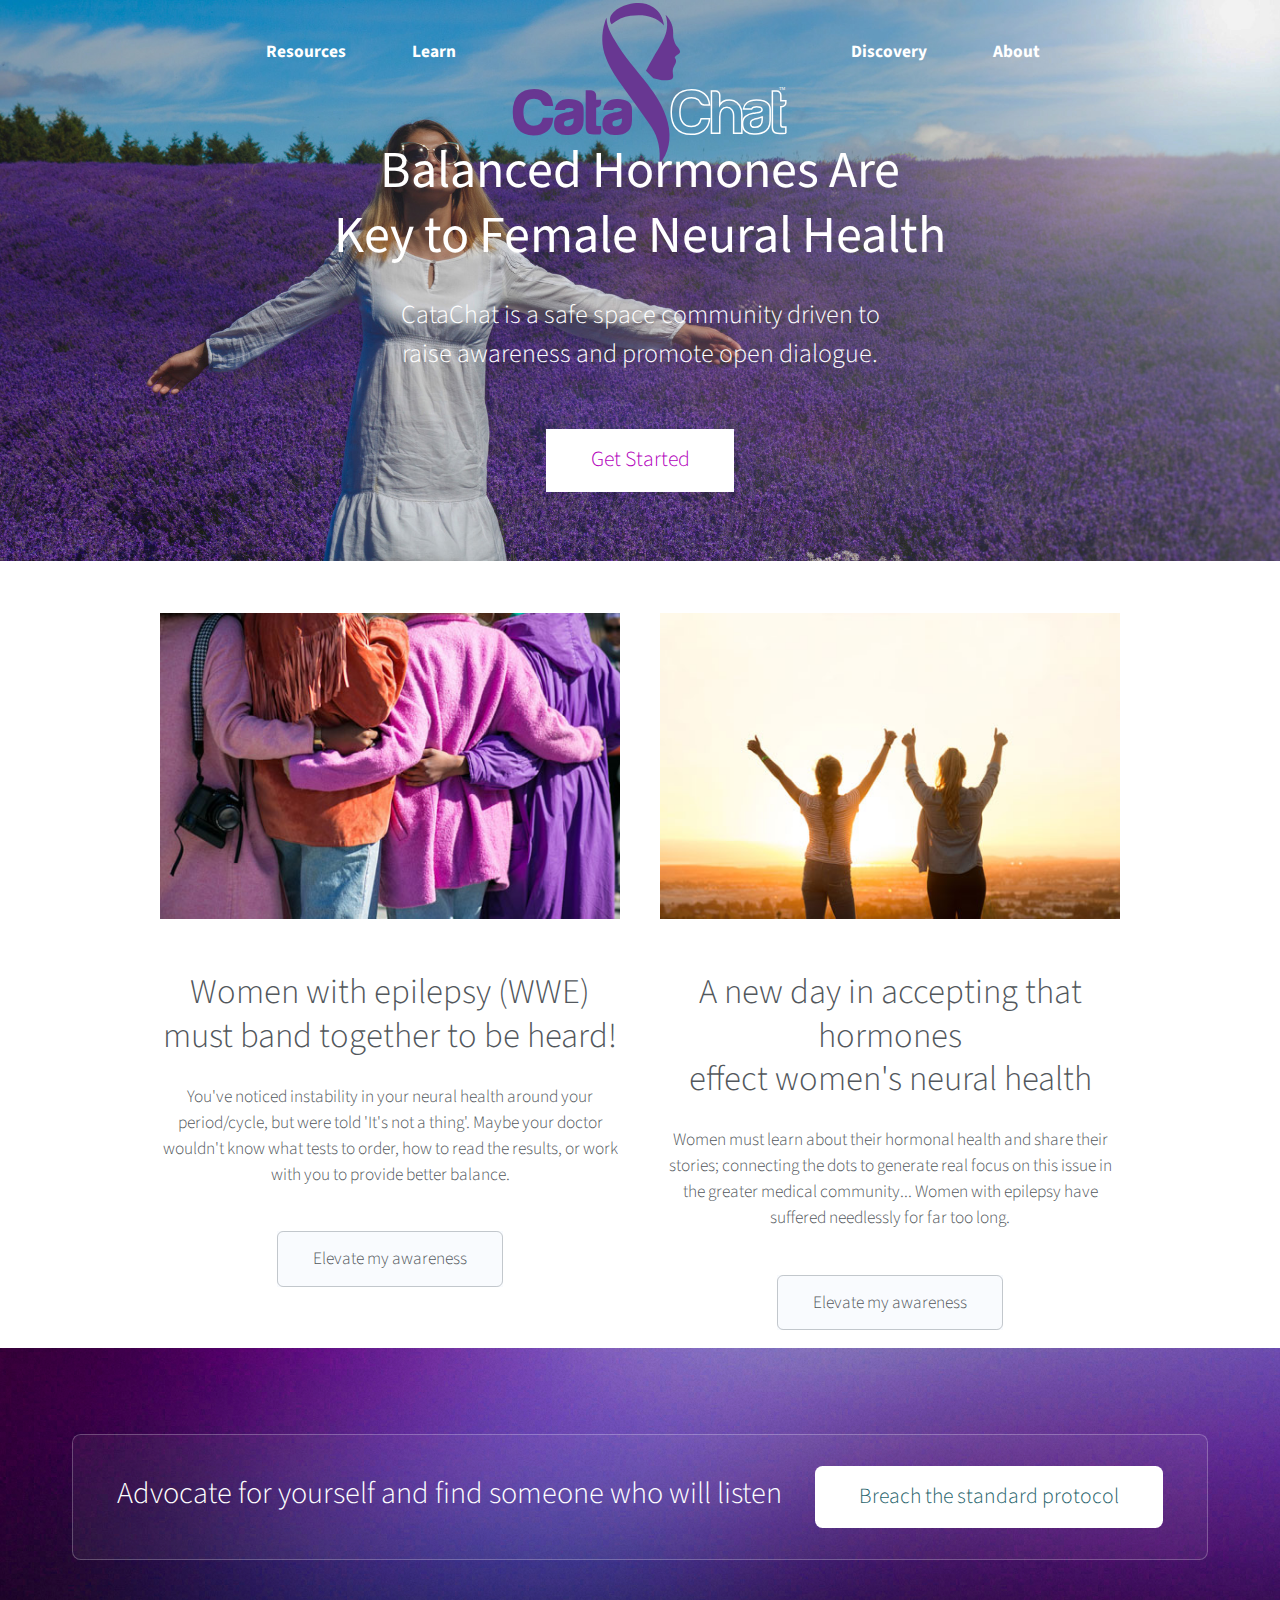
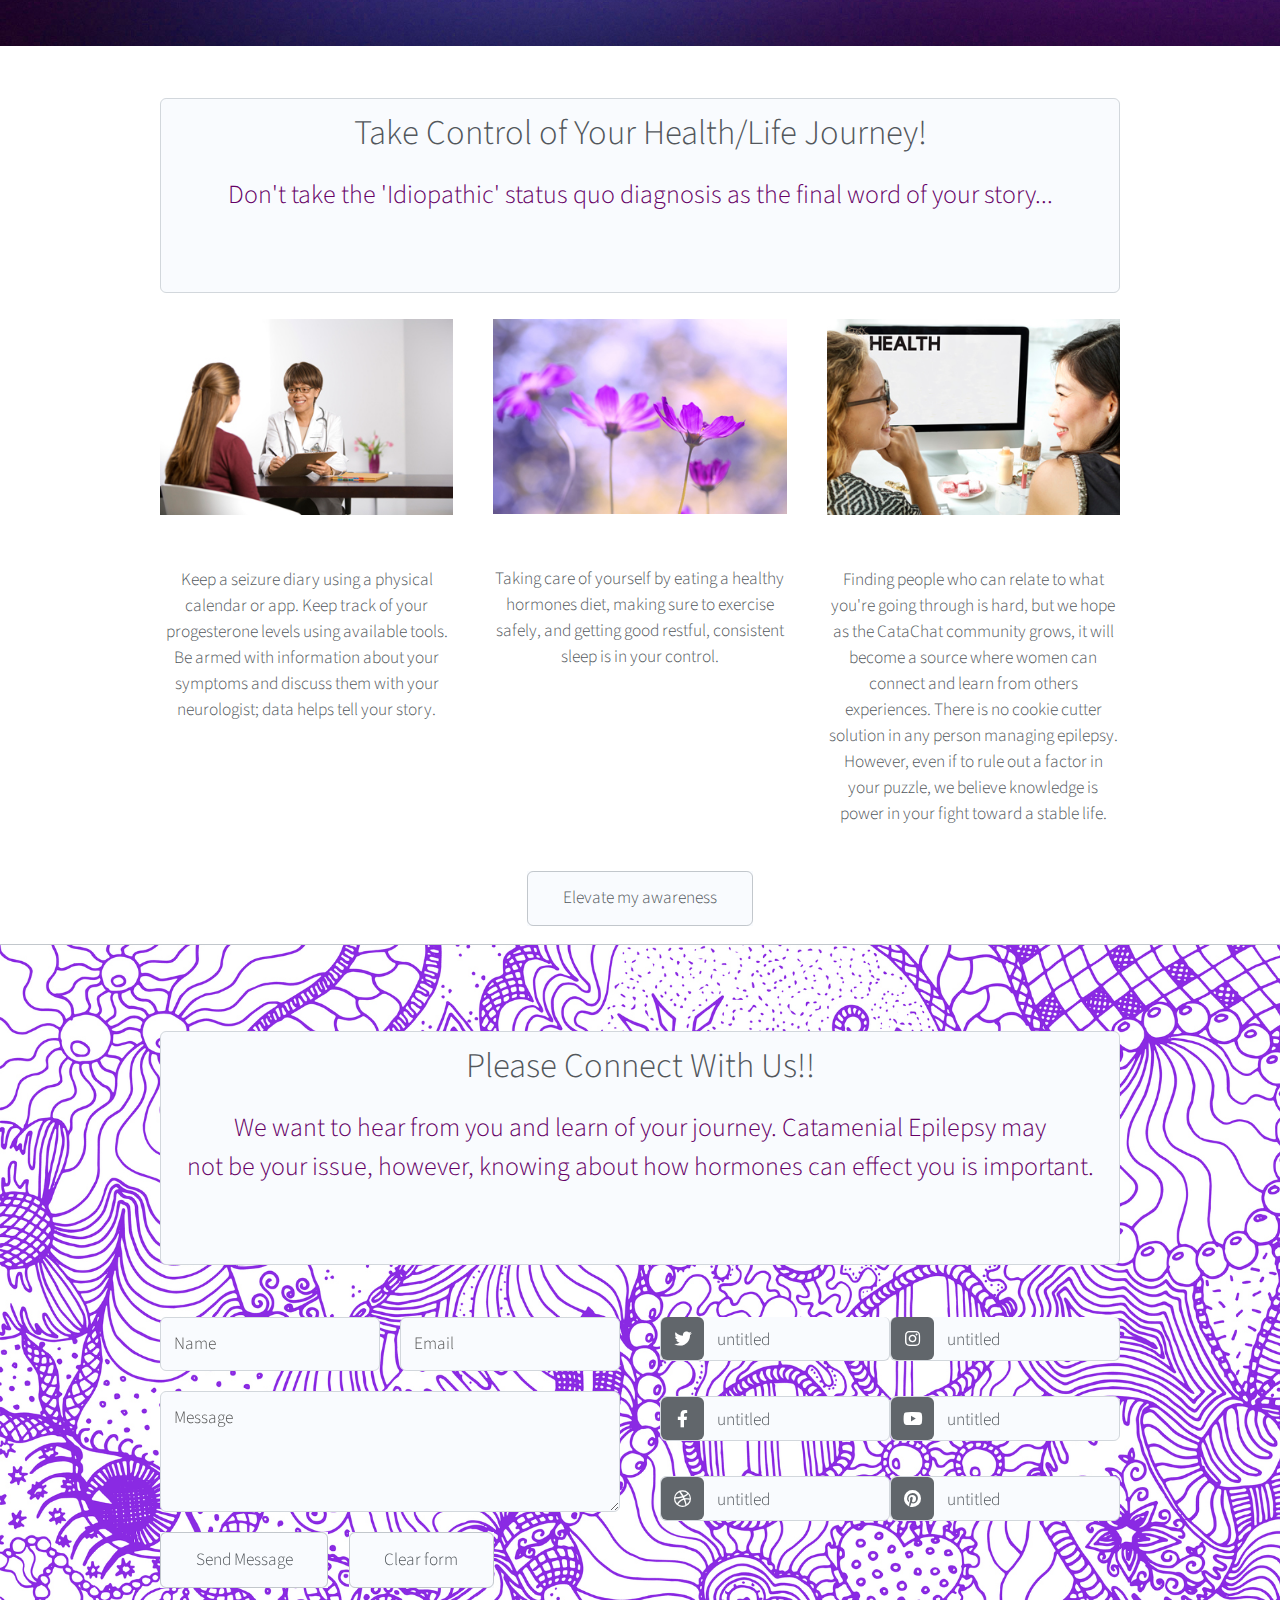
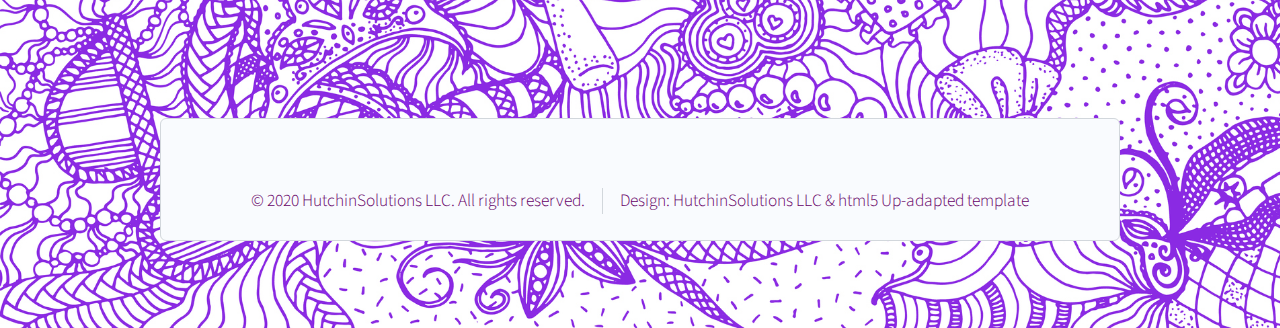
==== index.html @ d51ae85f "Commit w/home pg close to final, learn pg adjusted" ====
<!DOCTYPE HTML>
<!--
	Telephasic by HTML5 UP
	html5up.net | @ajlkn
	Free for personal and commercial use under the CCA 3.0 license (html5up.net/license)
-->
<html>
	<head>
		<title>catachat-adapted-template</title>
		<meta charset="utf-8" />
		<meta name="viewport" content="width=device-width, initial-scale=1, user-scalable=no" />
		<link rel="stylesheet" href="assets/css/main.css" />
	</head>
	<body class="homepage is-preload">
		<div id="page-wrapper">

			<!-- Header -->
				<div id="header-wrapper">
					<div id="header" class="container">

						<!-- Logo -->
							<div id="logo"><!--not need?<a href="#" class="logo">--><img src="images/CataChat Final_wharabara_mag-purp-blend-mix-wh-oline.svg" alt="catachat purple and white logo"/></a>
							</div>

						<!-- Nav -->
							<nav id="nav">
								<ul>
									<li>
										<a href="#">Resources</a>
										<ul>
											<li><a href="http://www.epilepsybirthcontrolregistry.com/" target="_blank" alt="Take survey, learn about birth control and epilepsy">Epilepsy Birth Control Registry</a></li>
											<li><a href="#">Event Tracking</a></li>
											<li><a href="#">Cycle Tracking</a></li>
											<li>
												<a href="#">To Check Out</a>
												<ul>
													<li><a href="https://www.proovtest.com/" target="_blank" alt="Fertility info site and home progesterone test">MFB Fertility/ProovTest</a></li>
													<li><a href="https://www.shesyncs.com/" target="_blank" alt="PCOS information site">She Syncs/PCOS Info</a></li>
													<li><a href="https://www.plattwellness.com/" target="_blank" alt="Hormonal wellness information and services">Platt Wellness</a></li>
													<li><a href="https:/www.drsarubala.com/" target="_blank" alt="Naturopathic Doctor specializing in women's health and pediatrics">Dr. Saru Bala</a></li>
												</ul>
											</li>
											<li><a href="#">Books</a></li>
										</ul>
									</li>
									<li><a href="left-sidebar.html">Learn</a></li>
									<li class="break"><a href="right-sidebar.html">Discovery</a></li>
									<li><a href="no-sidebar.html">About</a></li>
								</ul>
							</nav>

					</div>

					<!-- Hero -->
						<section id="hero" class="container">
							<header>
								<h2>Balanced Hormones Are
								<br />
								Key to Female Neural Health</h2>
							</header>
							<p>CataChat is a safe space community driven to 
							<br />
							raise awareness and promote open dialogue.
							</p>
							<ul class="actions">
								<li><a href="#" class="button">Get Started</a></li>
							</ul>
						</section>

				</div>

			<!-- Features 1 -->
				<div class="wrapper">
					<div class="container">
						<div class="row">
							<section class="col-6 col-12-narrower feature">
								<div class="image-wrapper first">
									<a href="#" class="image featured first"><img src="images/4women-arms-entwined-backview-fw.jpg" alt="Four Women with arms locked" /></a>
								</div>
								<header>
									<h2>Women with epilepsy (WWE)<br />
									must band together to be heard!</h2>
								</header>
								<p>You've noticed instability in your neural health around your period/cycle, but
								were told 'It's not a thing'. Maybe your doctor wouldn't know what tests to order, 
								how to read the results, or work with you to provide better balance. 
								 </p>
								<ul class="actions">
									<li><a href="#" class="button">Elevate my awareness</a></li>
								</ul>
							</section>
							<section class="col-6 col-12-narrower feature">
								<div class="image-wrapper">
									<a href="#" class="image featured"><img src="images/2women-arms-raised-sunrise-fw.jpg" alt="Two women with arms raised toward beautiful sunrise" /></a>
								</div>
								<header>
									<h2>A new day in accepting that hormones<br />
									effect women's neural health</h2>
								</header>
								<p>Women must learn about their hormonal health and share their stories;
								 connecting the dots to generate real focus on this issue in the greater
								medical community... Women with epilepsy have suffered needlessly for far too long.
								</p>
								<ul class="actions">
									<li><a href="#" class="button">Elevate my awareness</a></li>
								</ul>
							</section>
						</div>
					</div>
				</div>

			<!-- Promo -->
				<div id="promo-wrapper">
					<section id="promo">
						<h2>Advocate for yourself and find someone who will listen</h2>
						<a href="#" class="button">Breach the standard protocol</a>
					</section>
				</div>

			<!-- Features 2 -->
				<div class="wrapper">
					<section class="container">
						<header class="major">
							<h2>Take Control of Your Health/Life Journey!</h2>
							<p>Don't take the 'Idiopathic' status quo diagnosis as the final word of your story...</p>
						</header>
						<div class="row features">
							<section class="col-4 col-12-narrower feature">
								<div class="image-wrapper first">
									<a href="#" class="image featured"><img src="images/doctor1-fw.jpg" alt="Woman doctor talking with woman" /></a>
								</div>
								<p>Keep a seizure diary using a physical calendar or app. Keep track of your progesterone levels using available tools. Be
								armed with information about your symptoms and discuss them with your neurologist; data helps tell your story.</p>
							</section>
							<section class="col-4 col-12-narrower feature">
								<div class="image-wrapper">
									<a href="#" class="image featured"><img src="images/flower1-fw.jpg" alt="Pretty purple flowers" /></a>
								</div>
								<p>Taking care of yourself by eating a healthy hormones diet, making sure to exercise safely, and getting 
								good restful, consistent sleep is in your control.</p>
							</section>
							<section class="col-4 col-12-narrower feature">
								<div class="image-wrapper">
									<a href="#" class="image featured"><img src="images/wchatmonitor-fw.jpg" alt="Two women talking in front of computer monitor" /></a>
								</div>
								<p>Finding people who can relate to what you're going through is hard, but we hope as the CataChat community grows, it will become
								a source where women can connect and learn from others experiences. There is no cookie cutter solution in any person managing epilepsy.
								However, even if to rule out a factor in your puzzle, we believe knowledge is power in your fight toward a stable life.</p>
							</section>
						</div>
						<ul class="actions major">
							<li><a href="#" class="button">Elevate my awareness</a></li>
						</ul>
					</section>
				</div>

			<!-- Footer -->
				<div id="footer-wrapper">
					<div id="footer" class="container">
						<header class="major">
							<h2>Please Connect With Us!!</h2>
							<p>We want to hear from you and learn of your journey. Catamenial Epilepsy may<br />
							not be your issue, however, knowing about how hormones can effect you is important.</p>
						</header>
						<div class="row">
							<section class="col-6 col-12-narrower">
								<form method="post" action="#">
									<div class="row gtr-50">
										<div class="col-6 col-12-mobile">
											<input name="name" placeholder="Name" type="text" />
										</div>
										<div class="col-6 col-12-mobile">
											<input name="email" placeholder="Email" type="text" />
										</div>
										<div class="col-12">
											<textarea name="message" placeholder="Message"></textarea>
										</div>
										<div class="col-12">
											<ul class="actions">
												<li><input type="submit" value="Send Message" /></li>
												<li><input type="reset" value="Clear form" /></li>
											</ul>
										</div>
									</div>
								</form>
							</section>
							<section class="col-6 col-12-narrower">
								<div class="row gtr-0">
									<ul class="divided icons col-6 col-12-mobile">
										<li class="icon brands fa-twitter"><a href="#"><span class="extra">twitter.com/</span>untitled</a></li>
										<li class="icon brands fa-facebook-f"><a href="#"><span class="extra">facebook.com/</span>untitled</a></li>
										<li class="icon brands fa-dribbble"><a href="#"><span class="extra">dribbble.com/</span>untitled</a></li>
									</ul>
									<ul class="divided icons col-6 col-12-mobile">
										<li class="icon brands fa-instagram"><a href="#"><span class="extra">instagram.com/</span>untitled</a></li>
										<li class="icon brands fa-youtube"><a href="#"><span class="extra">youtube.com/</span>untitled</a></li>
										<li class="icon brands fa-pinterest"><a href="#"><span class="extra">pinterest.com/</span>untitled</a></li>
									</ul>
								</div>
							</section>
						</div>
					</div>
					<div id="copyright" class="container">
						<ul class="menu">
							<li>&copy; 2020 HutchinSolutions LLC. All rights reserved.</li><li>Design: <a href="http://html5up.net">HutchinSolutions LLC & html5 Up-adapted template</a></li>
						</ul>
					</div>
				</div>

		</div>

		<!-- Scripts -->
			<script src="assets/js/jquery.min.js"></script>
			<script src="assets/js/jquery.dropotron.min.js"></script>
			<script src="assets/js/browser.min.js"></script>
			<script src="assets/js/breakpoints.min.js"></script>
			<script src="assets/js/util.js"></script>
			<script src="assets/js/main.js"></script>

	</body>
</html>
---- assets/css/main.css ----
@import url("fontawesome-all.min.css");
@import url("https://fonts.googleapis.com/css?family=Source+Sans+Pro:300,300italic,400,400italic,600");

/*
	Telephasic by HTML5 UP
	html5up.net | @ajlkn
	Free for personal and commercial use under the CCA 3.0 license (html5up.net/license)
*/

html, body, div, span, applet, object,
iframe, h1, h2, h3, h4, h5, h6, p, blockquote,
pre, a, abbr, acronym, address, big, cite,
code, del, dfn, em, img, ins, kbd, q, s, samp,
small, strike, strong, sub, sup, tt, var, b,
u, i, center, dl, dt, dd, ol, ul, li, fieldset,
form, label, legend, table, caption, tbody,
tfoot, thead, tr, th, td, article, aside,
canvas, details, embed, figure, figcaption,
footer, header, hgroup, menu, nav, output, ruby,
section, summary, time, mark, audio, video {
	margin: 0;
	padding: 0;
	border: 0;
	font-size: 100%;
	font-weight: bolder;
	font: inherit;
	vertical-align: baseline;}

article, aside, details, figcaption, figure,
footer, header, hgroup, menu, nav, section {
	display: block;}

body {
	line-height: 1;
}

ol, ul {
	list-style: none;
}

blockquote, q {
	quotes: none;
}

	blockquote:before, blockquote:after, q:before, q:after {
		content: '';
		content: none;
	}

table {
	border-collapse: collapse;
	border-spacing: 0;
}

body {
	-webkit-text-size-adjust: none;
}

mark {
	background-color: transparent;
	color: inherit;
}

input::-moz-focus-inner {
	border: 0;
	padding: 0;
}

input, select, textarea {
	-moz-appearance: none;
	-webkit-appearance: none;
	-ms-appearance: none;
	appearance: none;
}

/* Basic */

	@-ms-viewport {
		width: device-width;
	}

	html {
		box-sizing: border-box;
	}

	*, *:before, *:after {
		box-sizing: inherit;
	}

	body {
		background: #f5f7fa;
		font-family: 'Source Sans Pro', sans-serif;
		font-weight: 300;
		color: #52575c;
		line-height: 1.75em;
		font-size: 14pt;
	}

		body.is-preload *, body.is-preload *:before, body.is-preload *:after {
			-moz-animation: none !important;
			-webkit-animation: none !important;
			-ms-animation: none !important;
			animation: none !important;
			-moz-transition: none !important;
			-webkit-transition: none !important;
			-ms-transition: none !important;
			transition: none !important;
		}

	input, textarea, select {
		font-family: 'Source Sans Pro', sans-serif;
		font-weight: 300;
		color: #52575c;
		line-height: 1.75em;
		font-size: 15pt;
	}

	h1, h2, h3, h4, h5, h6 {
		font-weight: 300;
		color: #52575c;
	}

	h1 a, h2 a, h3 a, h4 a, h5 a, h6 a {
		color: inherit;
		text-decoration: none;
	}

	h2 {
		font-size: 2em;
		line-height: 1.25em;
	}

	h3 {
		font-size: 1.5em;
		line-height: 1.5em;
	}

	a {
		-moz-transition: color 0.25s ease-in-out, border-color 0.25s ease-in-out, background-color 0.25s ease-in-out;
		-webkit-transition: color 0.25s ease-in-out, border-color 0.25s ease-in-out, background-color 0.25s ease-in-out;
		-ms-transition: color 0.25s ease-in-out, border-color 0.25s ease-in-out, background-color 0.25s ease-in-out;
		transition: color 0.25s ease-in-out, border-color 0.25s ease-in-out, background-color 0.25s ease-in-out;
		color: inherit;
		text-decoration: none;
		/*
		border-bottom: dotted 1px #62676c;
		*/
	}

		a:hover {
			color: #660066;
			border-bottom-color: rgba(255, 255, 255, 0);
		}

	strong, b {
		font-weight: 400;
		color: #42474c;
	}

	em, i {
		font-style: italic;
	}

	sub {
		position: relative;
		top: 0.5em;
		font-size: 0.8em;
	}

	sup {
		position: relative;
		top: -0.5em;
		font-size: 0.8em;
	}

	hr {
		border: 0;
		border-top: solid 1px #c2c7cc;
	}

	blockquote {
		border-left: solid 0.5em #c2c7cc;
		padding: 1em 0 1em 2em;
		font-style: italic;
	}

	p, ul, ol, dl, table {
		margin-bottom: 1.5em;
	}

	br.clear {
		clear: both;
	}

	.features {
		margin-bottom: 1.5em;
	}

	.feature {
		text-align: center;
	}

/* Sections/Article */

	section, article {
		margin-bottom: 3em;
	}

	section > :last-child,
	article > :last-child,
	section:last-child,
	article:last-child {
		margin-bottom: 0;
	}

	.row > section, .row > article {
		margin-bottom: 0;
	}

	header {
		margin-bottom: 1.5em;
	}

		header > p {
			display: block;
			color: #660066;
			padding: 0.75em 0 1em 0;
			font-size: 1.5em;
			line-height: 1.5em;
		}

		header.major {
			text-align: center;
			background: #f9fbfe;
			border: solid 1px #d2d7dc;
			border-radius: 0.35em;
			width: 100%;
			padding: 0.75em;
		}

/* Container */

	.container {
		margin: 0 auto;
		max-width: 100%;
		width: 1200px;
	}

		@media screen and (max-width: 1280px) {

			.container {
				width: 960px;
			}

		}

		@media screen and (max-width: 1080px) {

			.container {
				width: 100%;
			}

		}

		@media screen and (max-width: 820px) {

			.container {
				width: 100%;
			}

		}

		@media screen and (max-width: 736px) {

			.container {
				width: 100%;
			}

		}

		@media screen and (max-width: 480px) {

			.container {
				width: 100%;
			}

		}

/* Row */

	.row {
		display: flex;
		flex-wrap: wrap;
		box-sizing: border-box;
		align-items: stretch;
	}

		.row > * {
			box-sizing: border-box;
		}

		.row.gtr-uniform > * > :last-child {
			margin-bottom: 0;
		}

		.row.aln-left {
			justify-content: flex-start;
		}

		.row.aln-center {
			justify-content: center;
		}

		.row.aln-right {
			justify-content: flex-end;
		}

		.row.aln-top {
			align-items: flex-start;
		}

		.row.aln-middle {
			align-items: center;
		}

		.row.aln-bottom {
			align-items: flex-end;
		}

		.row > .imp {
			order: -1;
		}

		.row > .col-1 {
			width: 8.33333%;
		}

		.row > .off-1 {
			margin-left: 8.33333%;
		}

		.row > .col-2 {
			width: 16.66667%;
		}

		.row > .off-2 {
			margin-left: 16.66667%;
		}

		.row > .col-3 {
			width: 25%;
		}

		.row > .off-3 {
			margin-left: 25%;
		}

		.row > .col-4 {
			width: 33.33333%;
		}

		.row > .off-4 {
			margin-left: 33.33333%;
		}

		.row > .col-5 {
			width: 41.66667%;
		}

		.row > .off-5 {
			margin-left: 41.66667%;
		}

		.row > .col-6 {
			width: 50%;
		}

		.row > .off-6 {
			margin-left: 50%;
		}

		.row > .col-7 {
			width: 58.33333%;
		}

		.row > .off-7 {
			margin-left: 58.33333%;
		}

		.row > .col-8 {
			width: 66.66667%;
		}

		.row > .off-8 {
			margin-left: 66.66667%;
		}

		.row > .col-9 {
			width: 75%;
		}

		.row > .off-9 {
			margin-left: 75%;
		}

		.row > .col-10 {
			width: 83.33333%;
		}

		.row > .off-10 {
			margin-left: 83.33333%;
		}

		.row > .col-11 {
			width: 91.66667%;
		}

		.row > .off-11 {
			margin-left: 91.66667%;
		}

		.row > .col-12 {
			width: 100%;
		}

		.row > .off-12 {
			margin-left: 100%;
		}

		.row.gtr-0 {
			margin-top: 0px;
			margin-left: 0px;
		}

			.row.gtr-0 > * {
				padding: 0px 0 0 0px;
			}

			.row.gtr-0.gtr-uniform {
				margin-top: 0px;
			}

				.row.gtr-0.gtr-uniform > * {
					padding-top: 0px;
				}

		.row.gtr-25 {
			margin-top: -12.5px;
			margin-left: -12.5px;
		}

			.row.gtr-25 > * {
				padding: 12.5px 0 0 12.5px;
			}

			.row.gtr-25.gtr-uniform {
				margin-top: -12.5px;
			}

				.row.gtr-25.gtr-uniform > * {
					padding-top: 12.5px;
				}

		.row.gtr-50 {
			margin-top: -25px;
			margin-left: -25px;
		}

			.row.gtr-50 > * {
				padding: 25px 0 0 25px;
			}

			.row.gtr-50.gtr-uniform {
				margin-top: -25px;
			}

				.row.gtr-50.gtr-uniform > * {
					padding-top: 25px;
				}

		.row {
			margin-top: -50px;
			margin-left: -50px;
		}

			.row > * {
				padding: 50px 0 0 50px;
			}

			.row.gtr-uniform {
				margin-top: -50px;
			}

				.row.gtr-uniform > * {
					padding-top: 50px;
				}

		.row.gtr-150 {
			margin-top: -75px;
			margin-left: -75px;
		}

			.row.gtr-150 > * {
				padding: 75px 0 0 75px;
			}

			.row.gtr-150.gtr-uniform {
				margin-top: -75px;
			}

				.row.gtr-150.gtr-uniform > * {
					padding-top: 75px;
				}

		.row.gtr-200 {
			margin-top: -100px;
			margin-left: -100px;
		}

			.row.gtr-200 > * {
				padding: 100px 0 0 100px;
			}

			.row.gtr-200.gtr-uniform {
				margin-top: -100px;
			}

				.row.gtr-200.gtr-uniform > * {
					padding-top: 100px;
				}

		@media screen and (max-width: 1280px) {

			.row {
				display: flex;
				flex-wrap: wrap;
				box-sizing: border-box;
				align-items: stretch;
			}

				.row > * {
					box-sizing: border-box;
				}

				.row.gtr-uniform > * > :last-child {
					margin-bottom: 0;
				}

				.row.aln-left {
					justify-content: flex-start;
				}

				.row.aln-center {
					justify-content: center;
				}

				.row.aln-right {
					justify-content: flex-end;
				}

				.row.aln-top {
					align-items: flex-start;
				}

				.row.aln-middle {
					align-items: center;
				}

				.row.aln-bottom {
					align-items: flex-end;
				}

				.row > .imp-normal {
					order: -1;
				}

				.row > .col-1-normal {
					width: 8.33333%;
				}

				.row > .off-1-normal {
					margin-left: 8.33333%;
				}

				.row > .col-2-normal {
					width: 16.66667%;
				}

				.row > .off-2-normal {
					margin-left: 16.66667%;
				}

				.row > .col-3-normal {
					width: 25%;
				}

				.row > .off-3-normal {
					margin-left: 25%;
				}

				.row > .col-4-normal {
					width: 33.33333%;
				}

				.row > .off-4-normal {
					margin-left: 33.33333%;
				}

				.row > .col-5-normal {
					width: 41.66667%;
				}

				.row > .off-5-normal {
					margin-left: 41.66667%;
				}

				.row > .col-6-normal {
					width: 50%;
				}

				.row > .off-6-normal {
					margin-left: 50%;
				}

				.row > .col-7-normal {
					width: 58.33333%;
				}

				.row > .off-7-normal {
					margin-left: 58.33333%;
				}

				.row > .col-8-normal {
					width: 66.66667%;
				}

				.row > .off-8-normal {
					margin-left: 66.66667%;
				}

				.row > .col-9-normal {
					width: 75%;
				}

				.row > .off-9-normal {
					margin-left: 75%;
				}

				.row > .col-10-normal {
					width: 83.33333%;
				}

				.row > .off-10-normal {
					margin-left: 83.33333%;
				}

				.row > .col-11-normal {
					width: 91.66667%;
				}

				.row > .off-11-normal {
					margin-left: 91.66667%;
				}

				.row > .col-12-normal {
					width: 100%;
				}

				.row > .off-12-normal {
					margin-left: 100%;
				}

				.row.gtr-0 {
					margin-top: 0px;
					margin-left: 0px;
				}

					.row.gtr-0 > * {
						padding: 0px 0 0 0px;
					}

					.row.gtr-0.gtr-uniform {
						margin-top: 0px;
					}

						.row.gtr-0.gtr-uniform > * {
							padding-top: 0px;
						}

				.row.gtr-25 {
					margin-top: -10px;
					margin-left: -10px;
				}

					.row.gtr-25 > * {
						padding: 10px 0 0 10px;
					}

					.row.gtr-25.gtr-uniform {
						margin-top: -10px;
					}

						.row.gtr-25.gtr-uniform > * {
							padding-top: 10px;
						}

				.row.gtr-50 {
					margin-top: -20px;
					margin-left: -20px;
				}

					.row.gtr-50 > * {
						padding: 20px 0 0 20px;
					}

					.row.gtr-50.gtr-uniform {
						margin-top: -20px;
					}

						.row.gtr-50.gtr-uniform > * {
							padding-top: 20px;
						}

				.row {
					margin-top: -40px;
					margin-left: -40px;
				}

					.row > * {
						padding: 40px 0 0 40px;
					}

					.row.gtr-uniform {
						margin-top: -40px;
					}

						.row.gtr-uniform > * {
							padding-top: 40px;
						}

				.row.gtr-150 {
					margin-top: -60px;
					margin-left: -60px;
				}

					.row.gtr-150 > * {
						padding: 60px 0 0 60px;
					}

					.row.gtr-150.gtr-uniform {
						margin-top: -60px;
					}

						.row.gtr-150.gtr-uniform > * {
							padding-top: 60px;
						}

				.row.gtr-200 {
					margin-top: -80px;
					margin-left: -80px;
				}

					.row.gtr-200 > * {
						padding: 80px 0 0 80px;
					}

					.row.gtr-200.gtr-uniform {
						margin-top: -80px;
					}

						.row.gtr-200.gtr-uniform > * {
							padding-top: 80px;
						}

		}

		@media screen and (max-width: 1080px) {

			.row {
				display: flex;
				flex-wrap: wrap;
				box-sizing: border-box;
				align-items: stretch;
			}

				.row > * {
					box-sizing: border-box;
				}

				.row.gtr-uniform > * > :last-child {
					margin-bottom: 0;
				}

				.row.aln-left {
					justify-content: flex-start;
				}

				.row.aln-center {
					justify-content: center;
				}

				.row.aln-right {
					justify-content: flex-end;
				}

				.row.aln-top {
					align-items: flex-start;
				}

				.row.aln-middle {
					align-items: center;
				}

				.row.aln-bottom {
					align-items: flex-end;
				}

				.row > .imp-narrow {
					order: -1;
				}

				.row > .col-1-narrow {
					width: 8.33333%;
				}

				.row > .off-1-narrow {
					margin-left: 8.33333%;
				}

				.row > .col-2-narrow {
					width: 16.66667%;
				}

				.row > .off-2-narrow {
					margin-left: 16.66667%;
				}

				.row > .col-3-narrow {
					width: 25%;
				}

				.row > .off-3-narrow {
					margin-left: 25%;
				}

				.row > .col-4-narrow {
					width: 33.33333%;
				}

				.row > .off-4-narrow {
					margin-left: 33.33333%;
				}

				.row > .col-5-narrow {
					width: 41.66667%;
				}

				.row > .off-5-narrow {
					margin-left: 41.66667%;
				}

				.row > .col-6-narrow {
					width: 50%;
				}

				.row > .off-6-narrow {
					margin-left: 50%;
				}

				.row > .col-7-narrow {
					width: 58.33333%;
				}

				.row > .off-7-narrow {
					margin-left: 58.33333%;
				}

				.row > .col-8-narrow {
					width: 66.66667%;
				}

				.row > .off-8-narrow {
					margin-left: 66.66667%;
				}

				.row > .col-9-narrow {
					width: 75%;
				}

				.row > .off-9-narrow {
					margin-left: 75%;
				}

				.row > .col-10-narrow {
					width: 83.33333%;
				}

				.row > .off-10-narrow {
					margin-left: 83.33333%;
				}

				.row > .col-11-narrow {
					width: 91.66667%;
				}

				.row > .off-11-narrow {
					margin-left: 91.66667%;
				}

				.row > .col-12-narrow {
					width: 100%;
				}

				.row > .off-12-narrow {
					margin-left: 100%;
				}

				.row.gtr-0 {
					margin-top: 0px;
					margin-left: 0px;
				}

					.row.gtr-0 > * {
						padding: 0px 0 0 0px;
					}

					.row.gtr-0.gtr-uniform {
						margin-top: 0px;
					}

						.row.gtr-0.gtr-uniform > * {
							padding-top: 0px;
						}

				.row.gtr-25 {
					margin-top: -10px;
					margin-left: -10px;
				}

					.row.gtr-25 > * {
						padding: 10px 0 0 10px;
					}

					.row.gtr-25.gtr-uniform {
						margin-top: -10px;
					}

						.row.gtr-25.gtr-uniform > * {
							padding-top: 10px;
						}

				.row.gtr-50 {
					margin-top: -20px;
					margin-left: -20px;
				}

					.row.gtr-50 > * {
						padding: 20px 0 0 20px;
					}

					.row.gtr-50.gtr-uniform {
						margin-top: -20px;
					}

						.row.gtr-50.gtr-uniform > * {
							padding-top: 20px;
						}

				.row {
					margin-top: -40px;
					margin-left: -40px;
				}

					.row > * {
						padding: 40px 0 0 40px;
					}

					.row.gtr-uniform {
						margin-top: -40px;
					}

						.row.gtr-uniform > * {
							padding-top: 40px;
						}

				.row.gtr-150 {
					margin-top: -60px;
					margin-left: -60px;
				}

					.row.gtr-150 > * {
						padding: 60px 0 0 60px;
					}

					.row.gtr-150.gtr-uniform {
						margin-top: -60px;
					}

						.row.gtr-150.gtr-uniform > * {
							padding-top: 60px;
						}

				.row.gtr-200 {
					margin-top: -80px;
					margin-left: -80px;
				}

					.row.gtr-200 > * {
						padding: 80px 0 0 80px;
					}

					.row.gtr-200.gtr-uniform {
						margin-top: -80px;
					}

						.row.gtr-200.gtr-uniform > * {
							padding-top: 80px;
						}

		}

		@media screen and (max-width: 820px) {

			.row {
				display: flex;
				flex-wrap: wrap;
				box-sizing: border-box;
				align-items: stretch;
			}

				.row > * {
					box-sizing: border-box;
				}

				.row.gtr-uniform > * > :last-child {
					margin-bottom: 0;
				}

				.row.aln-left {
					justify-content: flex-start;
				}

				.row.aln-center {
					justify-content: center;
				}

				.row.aln-right {
					justify-content: flex-end;
				}

				.row.aln-top {
					align-items: flex-start;
				}

				.row.aln-middle {
					align-items: center;
				}

				.row.aln-bottom {
					align-items: flex-end;
				}

				.row > .imp-narrower {
					order: -1;
				}

				.row > .col-1-narrower {
					width: 8.33333%;
				}

				.row > .off-1-narrower {
					margin-left: 8.33333%;
				}

				.row > .col-2-narrower {
					width: 16.66667%;
				}

				.row > .off-2-narrower {
					margin-left: 16.66667%;
				}

				.row > .col-3-narrower {
					width: 25%;
				}

				.row > .off-3-narrower {
					margin-left: 25%;
				}

				.row > .col-4-narrower {
					width: 33.33333%;
				}

				.row > .off-4-narrower {
					margin-left: 33.33333%;
				}

				.row > .col-5-narrower {
					width: 41.66667%;
				}

				.row > .off-5-narrower {
					margin-left: 41.66667%;
				}

				.row > .col-6-narrower {
					width: 50%;
				}

				.row > .off-6-narrower {
					margin-left: 50%;
				}

				.row > .col-7-narrower {
					width: 58.33333%;
				}

				.row > .off-7-narrower {
					margin-left: 58.33333%;
				}

				.row > .col-8-narrower {
					width: 66.66667%;
				}

				.row > .off-8-narrower {
					margin-left: 66.66667%;
				}

				.row > .col-9-narrower {
					width: 75%;
				}

				.row > .off-9-narrower {
					margin-left: 75%;
				}

				.row > .col-10-narrower {
					width: 83.33333%;
				}

				.row > .off-10-narrower {
					margin-left: 83.33333%;
				}

				.row > .col-11-narrower {
					width: 91.66667%;
				}

				.row > .off-11-narrower {
					margin-left: 91.66667%;
				}

				.row > .col-12-narrower {
					width: 100%;
				}

				.row > .off-12-narrower {
					margin-left: 100%;
				}

				.row.gtr-0 {
					margin-top: 0px;
					margin-left: 0px;
				}

					.row.gtr-0 > * {
						padding: 0px 0 0 0px;
					}

					.row.gtr-0.gtr-uniform {
						margin-top: 0px;
					}

						.row.gtr-0.gtr-uniform > * {
							padding-top: 0px;
						}

				.row.gtr-25 {
					margin-top: -7.5px;
					margin-left: -7.5px;
				}

					.row.gtr-25 > * {
						padding: 7.5px 0 0 7.5px;
					}

					.row.gtr-25.gtr-uniform {
						margin-top: -7.5px;
					}

						.row.gtr-25.gtr-uniform > * {
							padding-top: 7.5px;
						}

				.row.gtr-50 {
					margin-top: -15px;
					margin-left: -15px;
				}

					.row.gtr-50 > * {
						padding: 15px 0 0 15px;
					}

					.row.gtr-50.gtr-uniform {
						margin-top: -15px;
					}

						.row.gtr-50.gtr-uniform > * {
							padding-top: 15px;
						}

				.row {
					margin-top: -30px;
					margin-left: -30px;
				}

					.row > * {
						padding: 30px 0 0 30px;
					}

					.row.gtr-uniform {
						margin-top: -30px;
					}

						.row.gtr-uniform > * {
							padding-top: 30px;
						}

				.row.gtr-150 {
					margin-top: -45px;
					margin-left: -45px;
				}

					.row.gtr-150 > * {
						padding: 45px 0 0 45px;
					}

					.row.gtr-150.gtr-uniform {
						margin-top: -45px;
					}

						.row.gtr-150.gtr-uniform > * {
							padding-top: 45px;
						}

				.row.gtr-200 {
					margin-top: -60px;
					margin-left: -60px;
				}

					.row.gtr-200 > * {
						padding: 60px 0 0 60px;
					}

					.row.gtr-200.gtr-uniform {
						margin-top: -60px;
					}

						.row.gtr-200.gtr-uniform > * {
							padding-top: 60px;
						}

		}

		@media screen and (max-width: 736px) {

			.row {
				display: flex;
				flex-wrap: wrap;
				box-sizing: border-box;
				align-items: stretch;
			}

				.row > * {
					box-sizing: border-box;
				}

				.row.gtr-uniform > * > :last-child {
					margin-bottom: 0;
				}

				.row.aln-left {
					justify-content: flex-start;
				}

				.row.aln-center {
					justify-content: center;
				}

				.row.aln-right {
					justify-content: flex-end;
				}

				.row.aln-top {
					align-items: flex-start;
				}

				.row.aln-middle {
					align-items: center;
				}

				.row.aln-bottom {
					align-items: flex-end;
				}

				.row > .imp-mobile {
					order: -1;
				}

				.row > .col-1-mobile {
					width: 8.33333%;
				}

				.row > .off-1-mobile {
					margin-left: 8.33333%;
				}

				.row > .col-2-mobile {
					width: 16.66667%;
				}

				.row > .off-2-mobile {
					margin-left: 16.66667%;
				}

				.row > .col-3-mobile {
					width: 25%;
				}

				.row > .off-3-mobile {
					margin-left: 25%;
				}

				.row > .col-4-mobile {
					width: 33.33333%;
				}

				.row > .off-4-mobile {
					margin-left: 33.33333%;
				}

				.row > .col-5-mobile {
					width: 41.66667%;
				}

				.row > .off-5-mobile {
					margin-left: 41.66667%;
				}

				.row > .col-6-mobile {
					width: 50%;
				}

				.row > .off-6-mobile {
					margin-left: 50%;
				}

				.row > .col-7-mobile {
					width: 58.33333%;
				}

				.row > .off-7-mobile {
					margin-left: 58.33333%;
				}

				.row > .col-8-mobile {
					width: 66.66667%;
				}

				.row > .off-8-mobile {
					margin-left: 66.66667%;
				}

				.row > .col-9-mobile {
					width: 75%;
				}

				.row > .off-9-mobile {
					margin-left: 75%;
				}

				.row > .col-10-mobile {
					width: 83.33333%;
				}

				.row > .off-10-mobile {
					margin-left: 83.33333%;
				}

				.row > .col-11-mobile {
					width: 91.66667%;
				}

				.row > .off-11-mobile {
					margin-left: 91.66667%;
				}

				.row > .col-12-mobile {
					width: 100%;
				}

				.row > .off-12-mobile {
					margin-left: 100%;
				}

				.row.gtr-0 {
					margin-top: 0px;
					margin-left: 0px;
				}

					.row.gtr-0 > * {
						padding: 0px 0 0 0px;
					}

					.row.gtr-0.gtr-uniform {
						margin-top: 0px;
					}

						.row.gtr-0.gtr-uniform > * {
							padding-top: 0px;
						}

				.row.gtr-25 {
					margin-top: -5px;
					margin-left: -5px;
				}

					.row.gtr-25 > * {
						padding: 5px 0 0 5px;
					}

					.row.gtr-25.gtr-uniform {
						margin-top: -5px;
					}

						.row.gtr-25.gtr-uniform > * {
							padding-top: 5px;
						}

				.row.gtr-50 {
					margin-top: -10px;
					margin-left: -10px;
				}

					.row.gtr-50 > * {
						padding: 10px 0 0 10px;
					}

					.row.gtr-50.gtr-uniform {
						margin-top: -10px;
					}

						.row.gtr-50.gtr-uniform > * {
							padding-top: 10px;
						}

				.row {
					margin-top: -20px;
					margin-left: -20px;
				}

					.row > * {
						padding: 20px 0 0 20px;
					}

					.row.gtr-uniform {
						margin-top: -20px;
					}

						.row.gtr-uniform > * {
							padding-top: 20px;
						}

				.row.gtr-150 {
					margin-top: -30px;
					margin-left: -30px;
				}

					.row.gtr-150 > * {
						padding: 30px 0 0 30px;
					}

					.row.gtr-150.gtr-uniform {
						margin-top: -30px;
					}

						.row.gtr-150.gtr-uniform > * {
							padding-top: 30px;
						}

				.row.gtr-200 {
					margin-top: -40px;
					margin-left: -40px;
				}

					.row.gtr-200 > * {
						padding: 40px 0 0 40px;
					}

					.row.gtr-200.gtr-uniform {
						margin-top: -40px;
					}

						.row.gtr-200.gtr-uniform > * {
							padding-top: 40px;
						}

		}

		@media screen and (max-width: 480px) {

			.row {
				display: flex;
				flex-wrap: wrap;
				box-sizing: border-box;
				align-items: stretch;
			}

				.row > * {
					box-sizing: border-box;
				}

				.row.gtr-uniform > * > :last-child {
					margin-bottom: 0;
				}

				.row.aln-left {
					justify-content: flex-start;
				}

				.row.aln-center {
					justify-content: center;
				}

				.row.aln-right {
					justify-content: flex-end;
				}

				.row.aln-top {
					align-items: flex-start;
				}

				.row.aln-middle {
					align-items: center;
				}

				.row.aln-bottom {
					align-items: flex-end;
				}

				.row > .imp-mobilep {
					order: -1;
				}

				.row > .col-1-mobilep {
					width: 8.33333%;
				}

				.row > .off-1-mobilep {
					margin-left: 8.33333%;
				}

				.row > .col-2-mobilep {
					width: 16.66667%;
				}

				.row > .off-2-mobilep {
					margin-left: 16.66667%;
				}

				.row > .col-3-mobilep {
					width: 25%;
				}

				.row > .off-3-mobilep {
					margin-left: 25%;
				}

				.row > .col-4-mobilep {
					width: 33.33333%;
				}

				.row > .off-4-mobilep {
					margin-left: 33.33333%;
				}

				.row > .col-5-mobilep {
					width: 41.66667%;
				}

				.row > .off-5-mobilep {
					margin-left: 41.66667%;
				}

				.row > .col-6-mobilep {
					width: 50%;
				}

				.row > .off-6-mobilep {
					margin-left: 50%;
				}

				.row > .col-7-mobilep {
					width: 58.33333%;
				}

				.row > .off-7-mobilep {
					margin-left: 58.33333%;
				}

				.row > .col-8-mobilep {
					width: 66.66667%;
				}

				.row > .off-8-mobilep {
					margin-left: 66.66667%;
				}

				.row > .col-9-mobilep {
					width: 75%;
				}

				.row > .off-9-mobilep {
					margin-left: 75%;
				}

				.row > .col-10-mobilep {
					width: 83.33333%;
				}

				.row > .off-10-mobilep {
					margin-left: 83.33333%;
				}

				.row > .col-11-mobilep {
					width: 91.66667%;
				}

				.row > .off-11-mobilep {
					margin-left: 91.66667%;
				}

				.row > .col-12-mobilep {
					width: 100%;
				}

				.row > .off-12-mobilep {
					margin-left: 100%;
				}

				.row.gtr-0 {
					margin-top: 0px;
					margin-left: 0px;
				}

					.row.gtr-0 > * {
						padding: 0px 0 0 0px;
					}

					.row.gtr-0.gtr-uniform {
						margin-top: 0px;
					}

						.row.gtr-0.gtr-uniform > * {
							padding-top: 0px;
						}

				.row.gtr-25 {
					margin-top: -5px;
					margin-left: -5px;
				}

					.row.gtr-25 > * {
						padding: 5px 0 0 5px;
					}

					.row.gtr-25.gtr-uniform {
						margin-top: -5px;
					}

						.row.gtr-25.gtr-uniform > * {
							padding-top: 5px;
						}

				.row.gtr-50 {
					margin-top: -10px;
					margin-left: -10px;
				}

					.row.gtr-50 > * {
						padding: 10px 0 0 10px;
					}

					.row.gtr-50.gtr-uniform {
						margin-top: -10px;
					}

						.row.gtr-50.gtr-uniform > * {
							padding-top: 10px;
						}

				.row {
					margin-top: -20px;
					margin-left: -20px;
				}

					.row > * {
						padding: 20px 0 0 20px;
					}

					.row.gtr-uniform {
						margin-top: -20px;
					}

						.row.gtr-uniform > * {
							padding-top: 20px;
						}

				.row.gtr-150 {
					margin-top: -30px;
					margin-left: -30px;
				}

					.row.gtr-150 > * {
						padding: 30px 0 0 30px;
					}

					.row.gtr-150.gtr-uniform {
						margin-top: -30px;
					}

						.row.gtr-150.gtr-uniform > * {
							padding-top: 30px;
						}

				.row.gtr-200 {
					margin-top: -40px;
					margin-left: -40px;
				}

					.row.gtr-200 > * {
						padding: 40px 0 0 40px;
					}

					.row.gtr-200.gtr-uniform {
						margin-top: -40px;
					}

						.row.gtr-200.gtr-uniform > * {
							padding-top: 40px;
						}

		}

/* Image */

	.image {
		-moz-transition: opacity 0.25s ease-in-out;
		-webkit-transition: opacity 0.25s ease-in-out;
		-ms-transition: opacity 0.25s ease-in-out;
		transition: opacity 0.25s ease-in-out;
		display: inline-block;
		outline: 0;
		border: 0;
	}

		.image img {
			display: block;
			width: 100%;
		}

		.image.fit {
			display: block;
			width: 100%;
		}

		.image.featured {
			display: block;
			width: 100%;
			margin: 0 0 3em 0;
		}

		.image.left {
			float: left;
			margin: 0 2em 2em 0;
		}

		.image.centered {
			display: block;
			margin: 0 0 3em 0;
		}

			.image.centered img {
				margin: 0 auto;
				width: auto;
			}

	a.image:hover {
		opacity: 0.85;
	}

/* List */

	ul {
		list-style: disc;
		padding-left: 1em;
	}

		ul li {
			padding-left: 0.5em;
		}

	ol {
		list-style: decimal;
		padding-left: 1.25em;
	}

		ol li {
			padding-left: 0.25em;
		}

/* Actions */

	ul.actions {
		padding-top: 1em;
		list-style: none;
		padding-left: 0;
	}

		ul.actions.major {
			text-align: center;
		}

		ul.actions li {
			display: inline-block;
			margin-left: 1em;
			padding-left: 0;
			background-color: #f9fbfe;
		}

			ul.actions li:first-child {
				margin-left: 0;
			}

/* Divided */

	ul.divided {
		list-style: none;
		padding-left: 0;
	}

		ul.divided li {
			/*changing to filled box
			border-top: solid 1px #d2d7dc;
			*/
			border: solid 1px #d2d7dc;
			background-color: #f9fbfe;
			border-radius: 0.35em;
			padding-top: 0em;
			margin-top: 2em;
			padding-left: 0;
		}

			ul.divided li:first-child {
				padding-top: 0;
				margin-top: 0;
				border-top: 0;
			}

/* Icons */

	ul.icons {
		list-style: none;
		padding-left: 0;
	}

		ul.icons li {
			padding-left: 0;
		}

			ul.icons li:before {
				display: inline-block;
				color: #fff;
				background: #61666b;
				width: 2.5em;
				height: 2.5em;
				border-radius: 0.35em;
				text-align: center;
				line-height: 2.5em;
				margin-right: 0.75em;
			}

/* Menu */

	ul.menu {
		list-style: none;
		padding-left: 0;
	}

		ul.menu li {
			display: inline-block;
			border-left: solid 1px #d2d7dc;
			padding-left: 1em;
			margin-left: 1em;
		}

			ul.menu li:first-child {
				border-left: 0;
				padding-left: 0;
				margin-left: 0;
			}

/* Form */

	form .actions {
		padding-top: 0;
	}

	form label {
		display: block;
		font-weight: 300;
		color: #52575c;
		margin: 0 0 0.5em 0;
	}

	form input[type="text"],
	form input[type="email"],
	form input[type="password"],
	form select,
	form textarea {
		-moz-transition: background-color 0.25s ease-in-out;
		-webkit-transition: background-color 0.25s ease-in-out;
		-ms-transition: background-color 0.25s ease-in-out;
		transition: background-color 0.25s ease-in-out;
		-webkit-appearance: none;
		display: block;
		background: #f9fbfe;
		border: solid 1px #d2d7dc;
		border-radius: 0.35em;
		width: 100%;
		line-height: 1.5em;
		padding: 0.75em;
	}

		form input[type="text"]:focus,
		form input[type="email"]:focus,
		form input[type="password"]:focus,
		form select:focus,
		form textarea:focus {
			background: #fff;
		}

	form textarea {
		min-height: 7em;
	}

	form ::-webkit-input-placeholder {
		color: #555 !important;
	}

	form :-moz-placeholder {
		color: #555 !important;
	}

	form ::-moz-placeholder {
		color: #555 !important;
	}

	form :-ms-input-placeholder {
		color: #555 !important;
	}

	form ::-moz-focus-inner {
		border: 0;
	}

/* Table */

	table {
		width: 100%;
	}

		table.default {
			width: 100%;
		}

			table.default tbody tr {
				border-top: solid 1px #D2D7DC;
			}

				table.default tbody tr:nth-child(2n+1) {
					background: #f9fbfe;
				}

			table.default td {
				padding: 0.5em 1em 0.5em 1em;
			}

			table.default th {
				text-align: left;
				font-weight: 400;
				padding: 0.5em 1em 0.5em 1em;
			}

			table.default tfoot {
				border-top: solid 1px #D2D7DC;
			}

/* Button */

	input[type="button"],
	input[type="submit"],
	input[type="reset"],
	button,
	.button {
		-moz-transition: color 0.25s ease-in-out, border-color 0.25s ease-in-out, background-color 0.25s ease-in-out;
		-webkit-transition: color 0.25s ease-in-out, border-color 0.25s ease-in-out, background-color 0.25s ease-in-out;
		-ms-transition: color 0.25s ease-in-out, border-color 0.25s ease-in-out, background-color 0.25s ease-in-out;
		transition: color 0.25s ease-in-out, border-color 0.25s ease-in-out, background-color 0.25s ease-in-out;
		display: inline-block;
		color: inherit;
		background: none;
		text-decoration: none;
		border: solid 1px #c2c7cc;
		border-radius: 0.35em;
		padding: 0.8em 2em 0.8em 2em;
		cursor: pointer;
		outline: 0;
	}

		input[type="button"]:hover,
		input[type="submit"]:hover,
		input[type="reset"]:hover,
		button:hover,
		.button:hover {
			color: #660066;
			border-color: #cc00cc;
		}

/* Icons */

	.icon {
		text-decoration: none;
		text-decoration: none;
	}

		.icon:before {
			-moz-osx-font-smoothing: grayscale;
			-webkit-font-smoothing: antialiased;
			display: inline-block;
			font-style: normal;
			font-variant: normal;
			text-rendering: auto;
			line-height: 1;
			text-transform: none !important;
			font-family: 'Font Awesome 5 Free';
			font-weight: 400;
		}

		.icon:before {
			line-height: inherit;
		}

		.icon > .label {
			display: none;
		}

		.icon.solid:before {
			font-weight: 900;
		}

		.icon.brands:before {
			font-family: 'Font Awesome 5 Brands';
		}

/* Wrappers */

	.wrapper {
		position: relative;
		background: #fff;
		overflow-x: hidden;
		padding: 6em 0 6em 0;
	}

	.image-wrapper {
		position: relative;
	}

		.image-wrapper .image {
			position: relative;
			z-index: 2;
		}

		.image-wrapper.first:before {
			content: '';
			display: block;
			width: 2000%;
			height: 100%;
			position: absolute;
			left: -1000%;
			top: 0;
			z-index: 1;
			/*do not need this?
			box-shadow: inset 0px 0px 0px 1px #e8e8e8;
			background: #f6f8fb url("images/image-wrapper.svg");
			*/
		}

	#header-wrapper {
		position: relative;
		padding: 4em 0 2em 0;
		background-image: url("../css/images/hero_front.jpg");
		/*do not need all this
		background-image: url("images/overlay.png"), url("images/header.svg"), -moz-linear-gradient(75deg, #FF7088 15%, #F2B69D 55%);
		background-image: url("images/overlay.png"), url("images/header.svg"), -webkit-linear-gradient(75deg, #FF7088 15%, #F2B69D 55%);
		background-image: url("images/overlay.png"), url("images/header.svg"), -ms-linear-gradient(75deg, #FF7088 15%, #F2B69D 55%);
		background-image: url("images/overlay.png"), url("images/header.svg"), linear-gradient(75deg, #FF7088 15%, #F2B69D 55%);
		background-color: #f08c89;
		*/
		padding-bottom: 4em;
		padding-top: 2.8em;
		background-size: 100% 620%;
		background-size: cover, auto;
		background-repeat: no-repeat, no-repeat, no-repeat;
	}

	.homepage #header-wrapper {
		padding: 10em 0 6em 0;
		background-size: cover, 100% 100%, auto;
	}

	#promo-wrapper {
		position: relative;
		background-image: url("images/overlay.png"), url("../../images/promo.jpg");
		background-size: 192px 192px, cover;
		background-position: top left, center center;
		color: #fff;
		text-align: center;
		padding: 6em 0 6em 0;
	}

	#footer-wrapper {
		-webkit-transform: translate3d(0, 0, 0);
		position: relative;
		border-top: solid 1px #c2c7cc;
		padding: 6em 0 6em 0;
		background-image: url("../css/images/doodle-fw.gif");
		background-size: 50% 620%;
		background-size: cover, auto;
	}

/* Header */

	#logo {
		position: absolute;
		z-index: 1;
		top: 0;
		left: 50%;
		width: 15em;
		margin-left: -7.5em;
		text-align: center;
	}

		#logo a {
			display: block;
			width: 100%;
			height: 4em;
			line-height: 4em;
			/*
			background: rgba(255, 255, 255, 0.15);
			border: solid 1px;
			border-color: #fff;
			border-color: rgba(255, 255, 255, 0.75);
			border-top: 0;
			border-radius: 0 0 0.35em 0.35em;
			color: #fff;
			*/
			display: inline-block;
			font-weight: 600;
			letter-spacing: 3px;
			text-align: center;
			text-transform: uppercase;
		}

	#nav {
		text-align: center;
		position: absolute;
		top: 0;
		left: 0;
		width: 100%;
		height: 4em;
		line-height: 6em;
	}

		#nav > ul {
			margin: 0;
		}

			#nav > ul > li {
				display: inline-block;
				margin-left: 1em;
			}

				#nav > ul > li > ul {
					display: none;
				}

				#nav > ul > li > span, #nav > ul > li > a {
					color: #fff;
					text-decoration: none;
					font-weight:bold;
					outline: 0;
					border: 0;
					border: solid 1px rgba(255, 255, 255, 0);
					border-radius: 0.35em;
					padding: 0.3em 1em 0.3em 1em;
					-moz-transition: border-color 0.25s ease-in-out, background-color 0.25s ease-in-out;
					-webkit-transition: border-color 0.25s ease-in-out, background-color 0.25s ease-in-out;
					-o-transition: border-color 0.25s ease-in-out, background-color 0.25s ease-in-out;
					-ms-transition: border-color 0.25s ease-in-out, background-color 0.25s ease-in-out;
					transition: border-color 0.25s ease-in-out, background-color 0.25s ease-in-out;
				}

				#nav > ul > li.active > span, #nav > ul > li.active > a {
					border-color: rgba(255, 255, 255, 0.75);
					background-color: rgba(255, 255, 255, 0.15);
					color: #fff;
				}

				#nav > ul > li:first-child {
					margin-left: 0;
				}

				#nav > ul > li.break {
					margin-left: 20em;
				}

	.dropotron {
		text-align: left;
		line-height: 2em;
		border-radius: 0.35em;
		min-width: 12em;
		background: #fff;
		line-height: 1em;
		padding: 0.85em 0 0.85em 0;
		box-shadow: 0px 1px 3px 0px rgba(0, 0, 0, 0.25);
		margin-top: -0.8em;
		list-style: none;
	}

		.dropotron a, .dropotron span {
			display: block;
			padding: 0.65em 1em 0.65em 1em;
			border-top: solid 1px #e8e8e8;
			border-bottom: 0;
		}

		.dropotron li {
			padding-left: 0;
		}

			.dropotron li:first-child > a, .dropotron li:first-child > span {
				border-top: 0;
			}

			.dropotron li.active > a, .dropotron li.active > span {
				color: #660066;
			}

		.dropotron.level-0 {
			font-size: 0.9em;
			margin-top: 0;
		}

			.dropotron.level-0:before {
				content: '';
				position: absolute;
				top: -1em;
				width: 1em;
				height: 1em;
				border-bottom: solid 0.5em #fff;
				border-left: solid 0.5em rgba(255, 255, 255, 0);
				border-right: solid 0.5em rgba(255, 255, 255, 0);
			}

			.dropotron.level-0.center:before {
				left: 50%;
				margin-left: -0.5em;
			}

			.dropotron.level-0.left:before {
				left: 1em;
			}

			.dropotron.level-0.right:before {
				right: 1em;
			}

/* Hero */

	#hero {
		position: relative;
		color: #fff;
		text-align: center;
		z-index: 1;
	}

		#hero h2 {
			color: #fff;
			font-size: 3em;
			font-weight: bolder;
		}

		#hero strong {
			color: inherit;
		}

		#hero header > span {
			color: #fff;
		}

		#hero p {
			font-size: 1.5em;
			line-height: 1.5em;
		}

		#hero .button {
			background: #fff;
			border-color: rgba(255, 255, 255, 0);
			color: #b300bc;
			font-size: 1.25em;
		}

			#hero .button:hover {
				border-color: rgba(255, 255, 255, 0.75);
				background-color: rgba(255, 255, 255, 0.15);
				color: #fff;
			}

		#hero a {
			color: #fff;
			border-color: #fff;
			border-color: rgba(255, 255, 255, 0.5);
		}

			#hero a:hover {
				border-color: rgba(255, 255, 255, 0);
			}

/* Promo */

	#promo {
		background: rgba(255, 255, 255, 0.05);
		border: solid 1px rgba(255, 255, 255, 0.25);
		border-radius: 0.5em;
		padding: 1.75em 2.5em 1.75em 2.5em;
		display: inline-block;
		position: relative;
		z-index: 1;
	}

		#promo h2 {
			color: #fff;
			display: inline-block;
			margin-right: 1em;
			font-size: 1.75em;
		}

		#promo .button {
			background: #fff;
			border-color: rgba(255, 255, 255, 0);
			color: #27636B;
			font-size: 1.25em;
		}

			#promo .button:hover {
				border-color: rgba(255, 255, 255, 0.75);
				background-color: rgba(255, 255, 255, 0.15);
				color: #fff;
			}

/* Main */

	#main {
		padding-bottom: 4em;
	}

/* Sidebar */

	#sidebar section {
		border-top: solid 1px #d2d7dc;
		margin-top: 3em;
		padding-top: 3em;
	}

		#sidebar section:first-child {
			border-top: 0;
			margin-top: 0;
			padding-top: 0;
		}

/* Footer */

	#footer {
		position: relative;
		z-index: 1;
	}

		#footer header.major {
			margin-bottom: 3em;
		}

/* Copyright */

	#copyright {
		position: relative;
		z-index: 1;
		text-align: center;
		border: solid 1px #d2d7dc;
		border-radius: 0.35em;
		background-color: #f9fbfe;
		color: #660066;
		padding-top: 4em;
		margin-top: 6em;
	}

/* Normal */

	@media screen and (max-width: 1280px) {

		/* Basic */

			body, input, textarea, select {
				line-height: 1.5em;
				font-size: 13pt;
			}

			span.extra {
				display: none;
			}

		/* Wrappers */

			.wrapper {
				padding: 3em 0 1em 0;
			}

			#header-wrapper {
				padding: em 0 2em 0;
			}

			.homepage #header-wrapper {
				padding: 8em 0 4em 0;
			}

			#promo-wrapper {
				padding: 5em 0 5em 0;
			}

			#footer-wrapper {
				padding: 5em 0 5em 0;
			}

	}

/* Narrow */

	@media screen and (max-width: 1080px) {

		/* Sections/Article */

			header br {
				display: none;
			}

		/* Button */

			input[type="button"],
			input[type="submit"],
			input[type="reset"],
			button,
			.button {
				padding-left: 1.25em;
				padding-right: 1.25em;
			}

		/* Wrappers */

			.wrapper {
				padding: 4em 2em 4em 2em;
			}

			#header-wrapper {
				/*
				padding: 5em 0 1em 0;
				*/
			}

			.homepage #header-wrapper {
				padding: 5em 0 4em 0;
			}

			#promo-wrapper {
				padding: 2em;
			}

			#footer-wrapper {
				padding: 4em 2em 4em 2em;
			}

		/* Header */

			#nav {
				position: relative;
				margin: 0.5em 0 0 0;
				/*
				line-height: 2.25em;
				*/
				height: 2.25em;
			}

				#nav > ul > li {
					margin-left: 0;
				}

					#nav > ul > li.break {
						margin-left: 0;
					}

			.dropotron.level-0 {
				margin-top: 1.1em;
			}

		/* Hero */

			#hero {
				padding: 3.5em 4em 0 4em;
			}

				#hero h2 {
					font-size: 2.75em;
				}

				#hero p br {
					display: none;
				}

		/* Promo */

			#promo {
				padding: 1.75em 2.5em 1.75em 2.5em;
				display: inline-block;
			}

				#promo .button {
					font-size: 1.25em;
				}

				#promo h2 {
					display: block;
					margin: 0 0 1em 0;
					font-size: 1.5em;
				}

		/* Copyright */

			#copyright {
				padding-top: 2em;
				margin-top: 3em;
			}

	}

/* Narrower */

	@media screen and (max-width: 820px) {

		/* Basic */

			body, input, textarea, select {
				line-height: 1.5em;
				font-size: 14pt;
			}

			span.extra {
				display: inline;
			}

			.features {
				margin-bottom: 0;
			}

		/* Sections/Article */

			section, article {
				margin-bottom: 3em;
			}

			.row > section, .row > article {
				margin-bottom: 3em;
			}

			section:last-child,
			article:last-child {
				margin-bottom: 0;
			}

			.row > section:last-child,
			.row > article:last-child {
				margin-bottom: 0;
			}

		/* Menu */

			ul.menu {
				text-align: center;
			}

				ul.menu li {
					display: block;
					border: 0;
					padding: 0;
					margin: 0;
					line-height: 2em;
				}

					ul.menu li:first-child {
						border-top: 0;
					}

		/* Actions */

			ul.actions.major {
				padding-top: 2em;
			}

		/* Header */

			#nav {
				font-size: 0.9em;
			}

				#nav > ul > li > span, #nav > ul > li > a {
					padding: 0.25em 0.5em 0.25em 0.5em;
				}

		/* Hero */

			#hero h2 {
				font-size: 2.5em;
			}

		/* Main */

			#main {
				padding-bottom: 0;
			}

		/* Content */

			#content {
				margin-bottom: 3em;
			}

		/* Sidebar */

			#sidebar {
				margin-bottom: 3em;
			}

				#sidebar section {
					border-top: 0;
					margin-top: 0;
					padding-top: 1em;
				}

		/* Footer */

			#footer header.major {
				margin-bottom: 1.5em;
			}

	}

/* Mobile */

	#navPanel, #navButton {
		display: none;
	}

	@media screen and (max-width: 736px) {

		/* Basic */

			html, body {
				overflow-x: hidden;
			}

			body, input, textarea, select {
				font-size: 13pt;
				letter-spacing: 0;
			}

			h2 {
				font-size: 1.5em;
				line-height: 1.25em;
			}

		/* Sections/Article */

			header {
				margin-bottom: 1em;
			}

				header > p {
					font-size: 1em;
				}

		/* Divided */

			ul.divided li {
				padding-top: 0.75em;
				margin-top: 0.75em;
			}

		/* Wrappers */

			.wrapper {
				padding: 3em 20px 3em 20px;
			}

			#header-wrapper {
				padding: 3em 20px 20px 20px;
				text-align: center;
			}

			.homepage #header-wrapper {
				padding: 3em 20px 3em 20px;
			}

			#promo-wrapper {
				padding: 20px;
			}

			#footer-wrapper {
				padding: 3em 20px 3em 20px;
			}

		/* Header */

			#logo {
				position: relative;
			}

				#logo a {
					/*
					border: solid 1px rgba(255, 255, 255, 0.75);
					border-radius: 0.35em;
					height: 3em;
					line-height: 3em;
					*/
				}

		/* Nav */

			#nav {
				display: none;
			}

		/* Footer */

			#footer ul.divided {
				margin: 0;
			}

				#footer ul.divided li:first-child {
					border-top: solid 1px #d2d7dc;
					padding-top: 0.75em;
					margin-top: 0.75em;
				}

				#footer ul.divided:first-child li:first-child {
					border-top: 0;
					padding-top: 0;
					margin-top: 0;
				}

		/* Hero */

			#hero {
				padding: 2.5em 2em 0 2em;
			}

				#hero header {
					margin: 0 0 1.25em 0;
				}

					#hero header h2 {
						font-size: 1.5em;
					}

				#hero p {
					font-size: 1em;
				}

		/* Nav */

			#page-wrapper {
				-moz-backface-visibility: hidden;
				-webkit-backface-visibility: hidden;
				-ms-backface-visibility: hidden;
				backface-visibility: hidden;
				-moz-transition: -moz-transform 0.5s ease;
				-webkit-transition: -webkit-transform 0.5s ease;
				-ms-transition: -ms-transform 0.5s ease;
				transition: transform 0.5s ease;
				padding-bottom: 1px;
			}

			#navButton {
				-moz-backface-visibility: hidden;
				-webkit-backface-visibility: hidden;
				-ms-backface-visibility: hidden;
				backface-visibility: hidden;
				-moz-transition: -moz-transform 0.5s ease;
				-webkit-transition: -webkit-transform 0.5s ease;
				-ms-transition: -ms-transform 0.5s ease;
				transition: transform 0.5s ease;
				display: block;
				height: 44px;
				left: 0;
				position: fixed;
				top: 0;
				width: 100%;
				z-index: 10001;
			}

				#navButton .toggle {
					text-decoration: none;
					border: 0;
					height: 100%;
					left: 0;
					outline: 0;
					position: absolute;
					top: 0;
					width: 100%;
				}

					#navButton .toggle:before {
						-moz-osx-font-smoothing: grayscale;
						-webkit-font-smoothing: antialiased;
						display: inline-block;
						font-style: normal;
						font-variant: normal;
						text-rendering: auto;
						line-height: 1;
						text-transform: none !important;
						font-family: 'Font Awesome 5 Free';
						font-weight: 900;
					}

					#navButton .toggle:before {
						background: rgba(128, 132, 136, 0.35);
						border-radius: 0 0 0.35em 0.35em;
						border-top: 0;
						color: #fff;
						content: '\f0c9';
						display: block;
						font-size: 18px;
						height: 30px;
						left: 50%;
						line-height: 30px;
						margin-left: -40px;
						position: absolute;
						text-align: center;
						text-decoration: none;
						width: 80px;
					}

			#navPanel {
				-moz-backface-visibility: hidden;
				-webkit-backface-visibility: hidden;
				-ms-backface-visibility: hidden;
				backface-visibility: hidden;
				-moz-transform: translateY(-50vh);
				-webkit-transform: translateY(-50vh);
				-ms-transform: translateY(-50vh);
				transform: translateY(-50vh);
				-moz-transition: -moz-transform 0.5s ease;
				-webkit-transition: -webkit-transform 0.5s ease;
				-ms-transition: -ms-transform 0.5s ease;
				transition: transform 0.5s ease;
				background-image: url("images/purple-confetti-fw.jpg");
				/* edit out--references template site files
				background-image: url("images/overlay.png"), url("images/navPanel.svg"), -moz-linear-gradient(top, rgba(255, 255, 255, 0), rgba(0, 0, 0, 0.25));
				background-image: url("images/overlay.png"), url("images/navPanel.svg"), -webkit-linear-gradient(top, rgba(255, 255, 255, 0), rgba(0, 0, 0, 0.25));
				background-image: url("images/overlay.png"), url("images/navPanel.svg"), -ms-linear-gradient(top, rgba(255, 255, 255, 0), rgba(0, 0, 0, 0.25));
				background-image: url("images/overlay.png"), url("images/navPanel.svg"), linear-gradient(top, rgba(255, 255, 255, 0), rgba(0, 0, 0, 0.25));
				*/
				display: block;
				left: 0;
				overflow-y: auto;
				position: fixed;
				top: 0;
				width: 100%;
				height: 50vh;
				z-index: 10002;
				box-shadow: inset 0px -2px 5px 0px rgba(0, 0, 0, 0.25);
				font-size: 1em;
				background-color: #45474a;
				background-size: cover, 100% 100%, 100% 100%;
			}

				#navPanel .link {
					position: relative;
					z-index: 1;
					display: block;
					text-decoration: none;
					padding: 0.75em;
					color: #ddd;
					border: 0;
					border-top: dotted 1px rgba(255, 255, 255, 0.1);
				}

					#navPanel .link.depth-0 {
						color: #fff;
						font-weight: 500;				
					}
s
				#navPanel .indent-1 {
					display: inline-block;
					width: 1em;
				}

				#navPanel .indent-2 {
					display: inline-block;
					width: 2em;
					font-weight: bold;
				}

				#navPanel .indent-3 {
					display: inline-block;
					width: 3em;
					font-weight: bold;
				}

				#navPanel .indent-4 {
					display: inline-block;
					width: 4em;						
				}

				#navPanel .indent-5 {
					display: inline-block;
					width: 5em;					
				}

				#navPanel .depth-0 {
					color: #fff;
				}

			body.navPanel-visible #page-wrapper {
				-moz-transform: translateY(50vh);
				-webkit-transform: translateY(50vh);
				-ms-transform: translateY(50vh);
				transform: translateY(50vh);
			}

			body.navPanel-visible #navButton {
				-moz-transform: translateY(50vh);
				-webkit-transform: translateY(50vh);
				-ms-transform: translateY(50vh);
				transform: translateY(50vh);
			}

			body.navPanel-visible #navPanel {
				-moz-transform: translateY(0);
				-webkit-transform: translateY(0);
				-ms-transform: translateY(0);
				transform: translateY(0);
			}

	}

/* Mobile (Portrait) */

	@media screen and (max-width: 480px) {

		/* Basic */

			body, input, textarea, select {
				font-size: 12pt;
				letter-spacing: 0;
			}

			.feature {
				text-align: left;
			}

		/* Sections/Article */

			section, article {
				margin-bottom: 2em;
			}

			.row > section,
			.row > article {
				margin-bottom: 2em;
			}

			header.major {
				text-align: left;
			}

		/* Image */

			.image {
				display: block;
			}

				.image.full, .image.left {
					float: none;
					display: block;
					width: 100%;
					margin: 0 0 1.5em 0;
				}

			.image-centered {
				float: none;
				display: block;
				width: 100%;
				margin: 0 0 1.5em 0;
			}

		/* Actions */

			ul.actions li {
				display: block;
				margin: 1em 0 0 0;
			}

				ul.actions li:first-child {
					margin-top: 0;
				}

			ul.actions.major {
				text-align: left !important;
			}

		/* Form */

			form textarea {
				min-height: 10em;
			}

		/* Button */

			input[type="button"],
			input[type="submit"],
			input[type="reset"],
			button,
			.button {
				display: block;
				width: 100%;
				text-align: center;
			}

		/* Header */

			#logo {
				position: relative;
				left: 0;
				top: 0;
				margin: 0;
				width: 100%;
			}

		/* Hero */

			#hero {
				padding: 2.5em 0 0 0;
			}

		/* Promo */

			#promo {
				padding: 20px;
			}

		/* Content */

			#content {
				margin-bottom: 2em;
			}

		/* Sidebar */

			#sidebar {
				margin-bottom: 2em;
			}

		/* Footer */

			#footer header.major {
				margin-bottom: 1em;
			}

	}
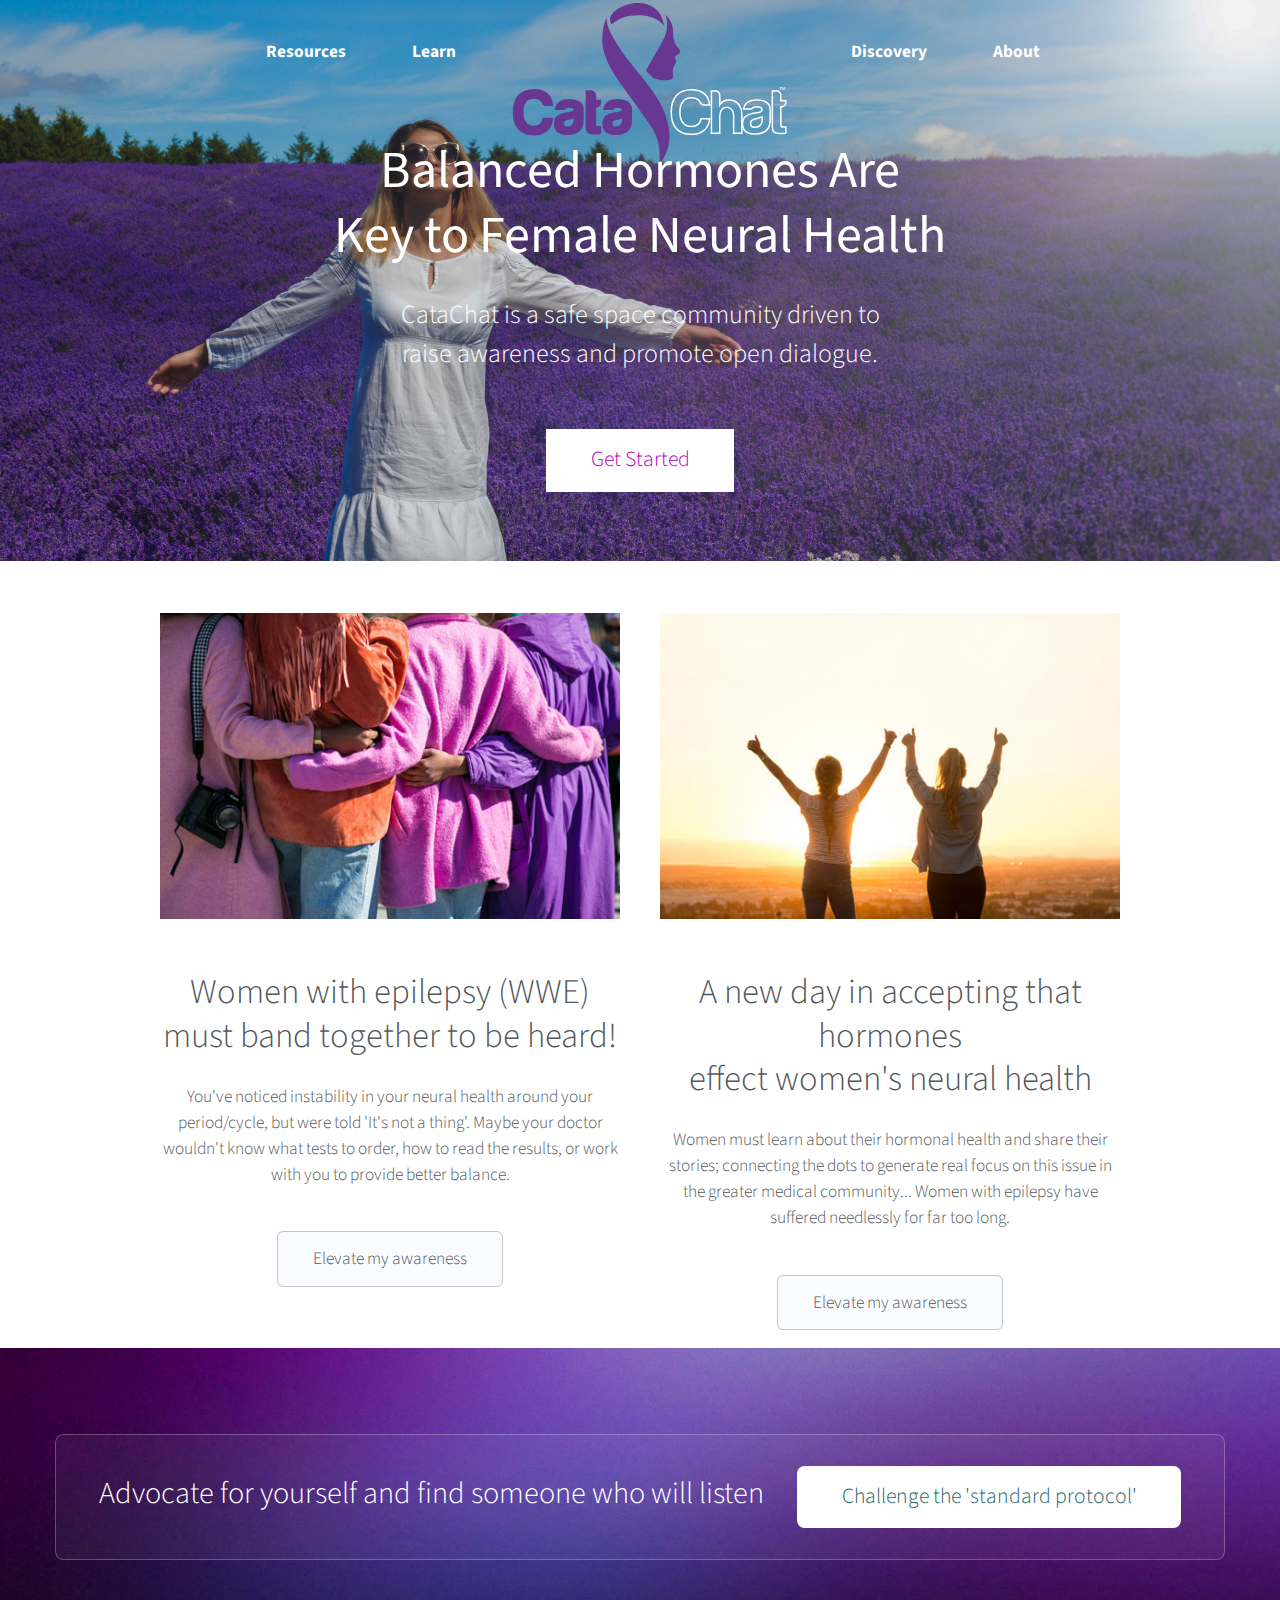
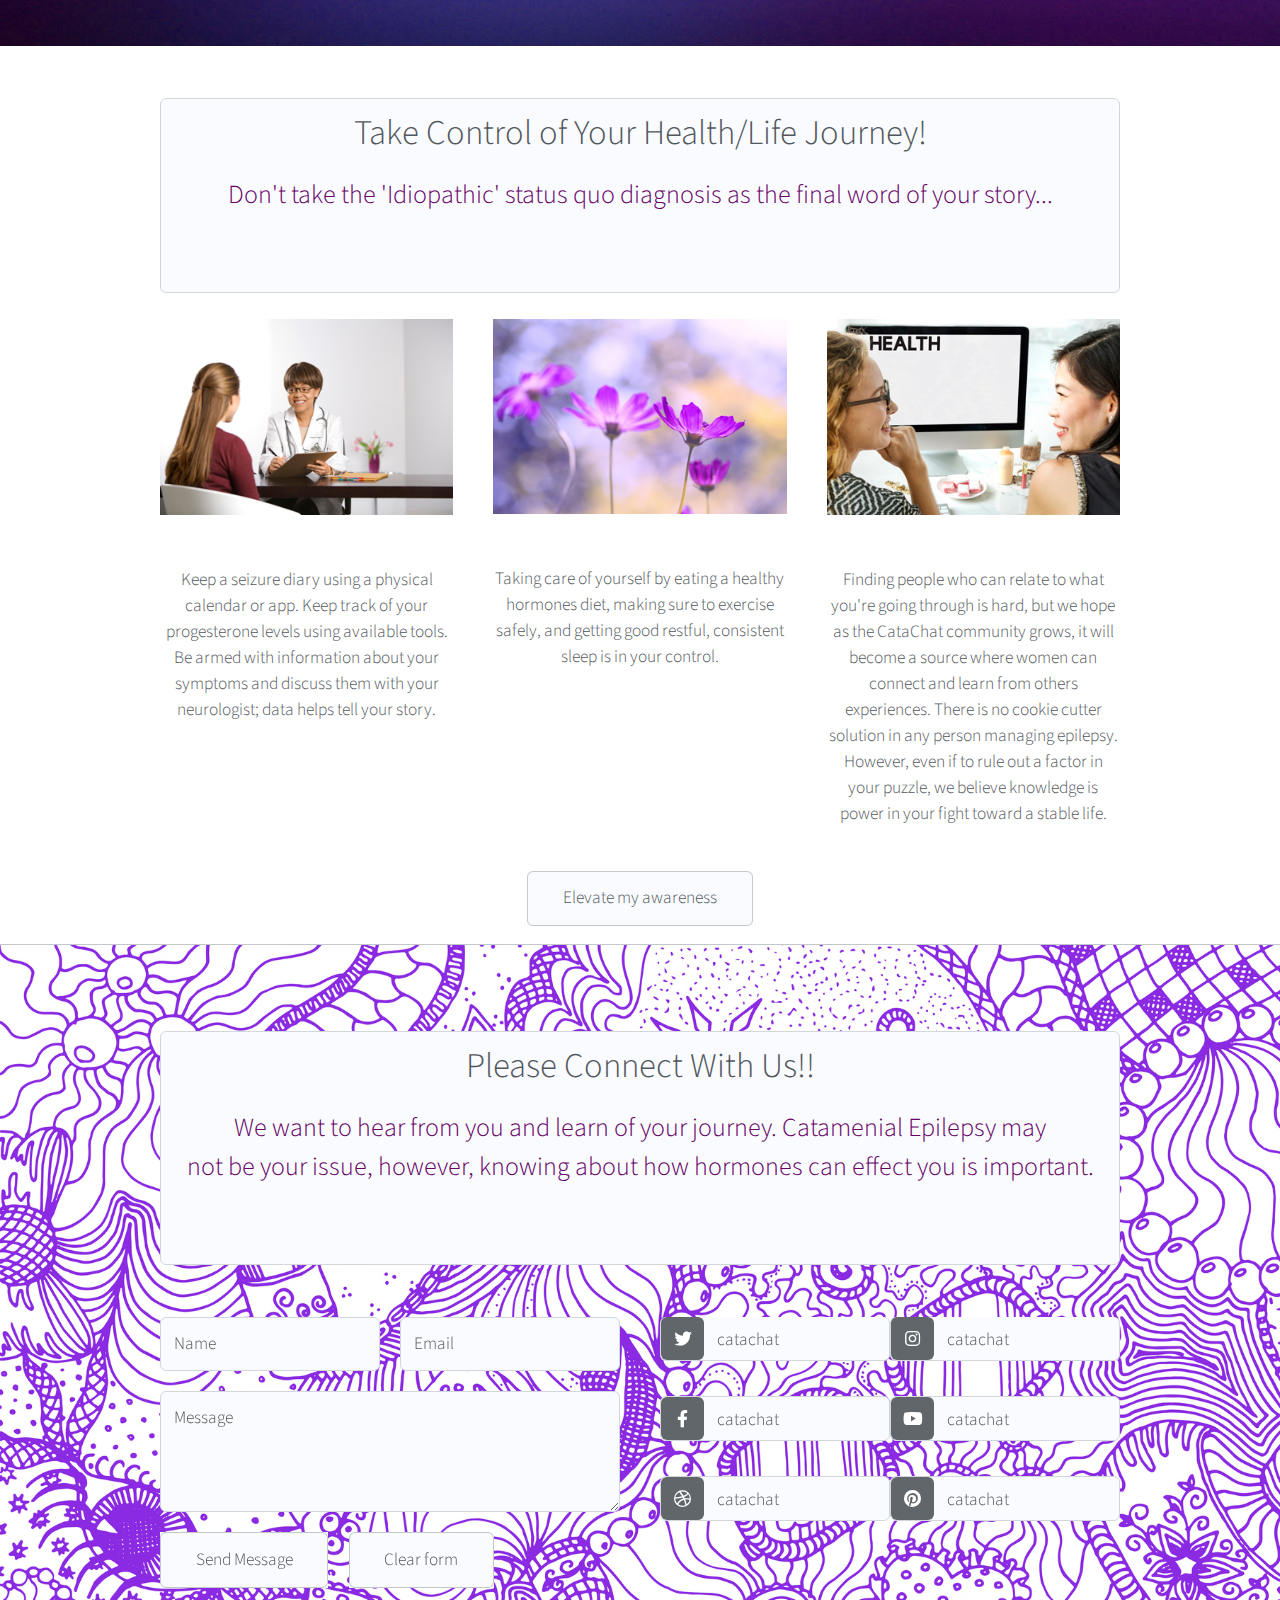
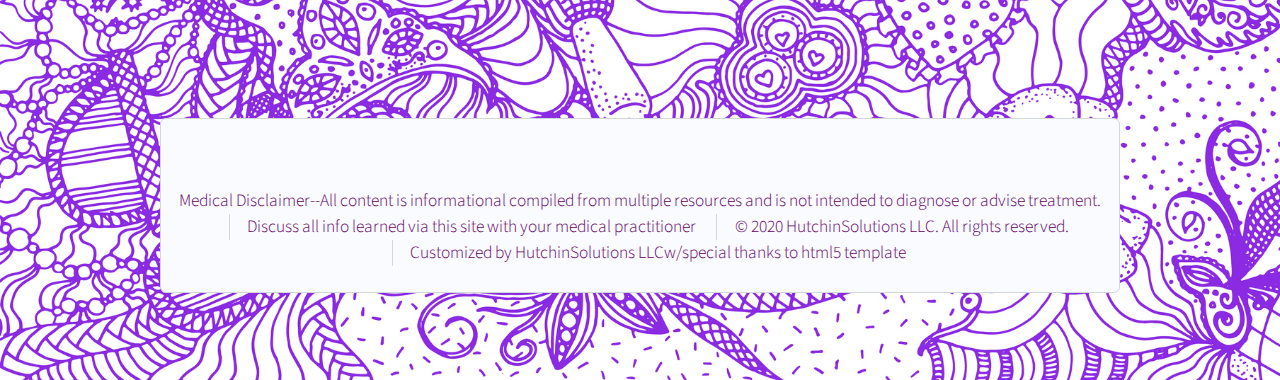
==== commit a8551ee9: "Updates to all html files, css file & added photos" ====
--- a/index.html
+++ b/index.html
@@ -6,7 +6,7 @@
 -->
 <html>
 	<head>
-		<title>catachat-adapted-template</title>
+		<title>catachat</title>
 		<meta charset="utf-8" />
 		<meta name="viewport" content="width=device-width, initial-scale=1, user-scalable=no" />
 		<link rel="stylesheet" href="assets/css/main.css" />
@@ -113,7 +113,7 @@
 				<div id="promo-wrapper">
 					<section id="promo">
 						<h2>Advocate for yourself and find someone who will listen</h2>
-						<a href="#" class="button">Breach the standard protocol</a>
+						<a href="#" class="button">Challenge the 'standard protocol'</a>
 					</section>
 				</div>
 
@@ -187,14 +187,14 @@
 							<section class="col-6 col-12-narrower">
 								<div class="row gtr-0">
 									<ul class="divided icons col-6 col-12-mobile">
-										<li class="icon brands fa-twitter"><a href="#"><span class="extra">twitter.com/</span>untitled</a></li>
-										<li class="icon brands fa-facebook-f"><a href="#"><span class="extra">facebook.com/</span>untitled</a></li>
-										<li class="icon brands fa-dribbble"><a href="#"><span class="extra">dribbble.com/</span>untitled</a></li>
+										<li class="icon brands fa-twitter"><a href="#"><span class="extra">twitter.com/</span>catachat</a></li>
+										<li class="icon brands fa-facebook-f"><a href="#"><span class="extra">facebook.com/</span>catachat</a></li>
+										<li class="icon brands fa-dribbble"><a href="#"><span class="extra">dribbble.com/</span>catachat</a></li>
 									</ul>
 									<ul class="divided icons col-6 col-12-mobile">
-										<li class="icon brands fa-instagram"><a href="#"><span class="extra">instagram.com/</span>untitled</a></li>
-										<li class="icon brands fa-youtube"><a href="#"><span class="extra">youtube.com/</span>untitled</a></li>
-										<li class="icon brands fa-pinterest"><a href="#"><span class="extra">pinterest.com/</span>untitled</a></li>
+										<li class="icon brands fa-instagram"><a href="#"><span class="extra">instagram.com/</span>catachat</a></li>
+										<li class="icon brands fa-youtube"><a href="#"><span class="extra">youtube.com/</span>catachat</a></li>
+										<li class="icon brands fa-pinterest"><a href="#"><span class="extra">pinterest.com/</span>catachat</a></li>
 									</ul>
 								</div>
 							</section>
@@ -202,7 +202,9 @@
 					</div>
 					<div id="copyright" class="container">
 						<ul class="menu">
-							<li>&copy; 2020 HutchinSolutions LLC. All rights reserved.</li><li>Design: <a href="http://html5up.net">HutchinSolutions LLC & html5 Up-adapted template</a></li>
+								<li>Medical Disclaimer--All content is informational compiled from multiple resources and is not intended to diagnose or advise treatment.</li>
+								<li>Discuss all info learned via this site with your medical practitioner</li>
+							<li>&copy; 2020 HutchinSolutions LLC. All rights reserved.</li><li>Customized by HutchinSolutions LLC<a href="http://html5up.net">w/special thanks to html5 template</a></li>
 						</ul>
 					</div>
 				</div>
